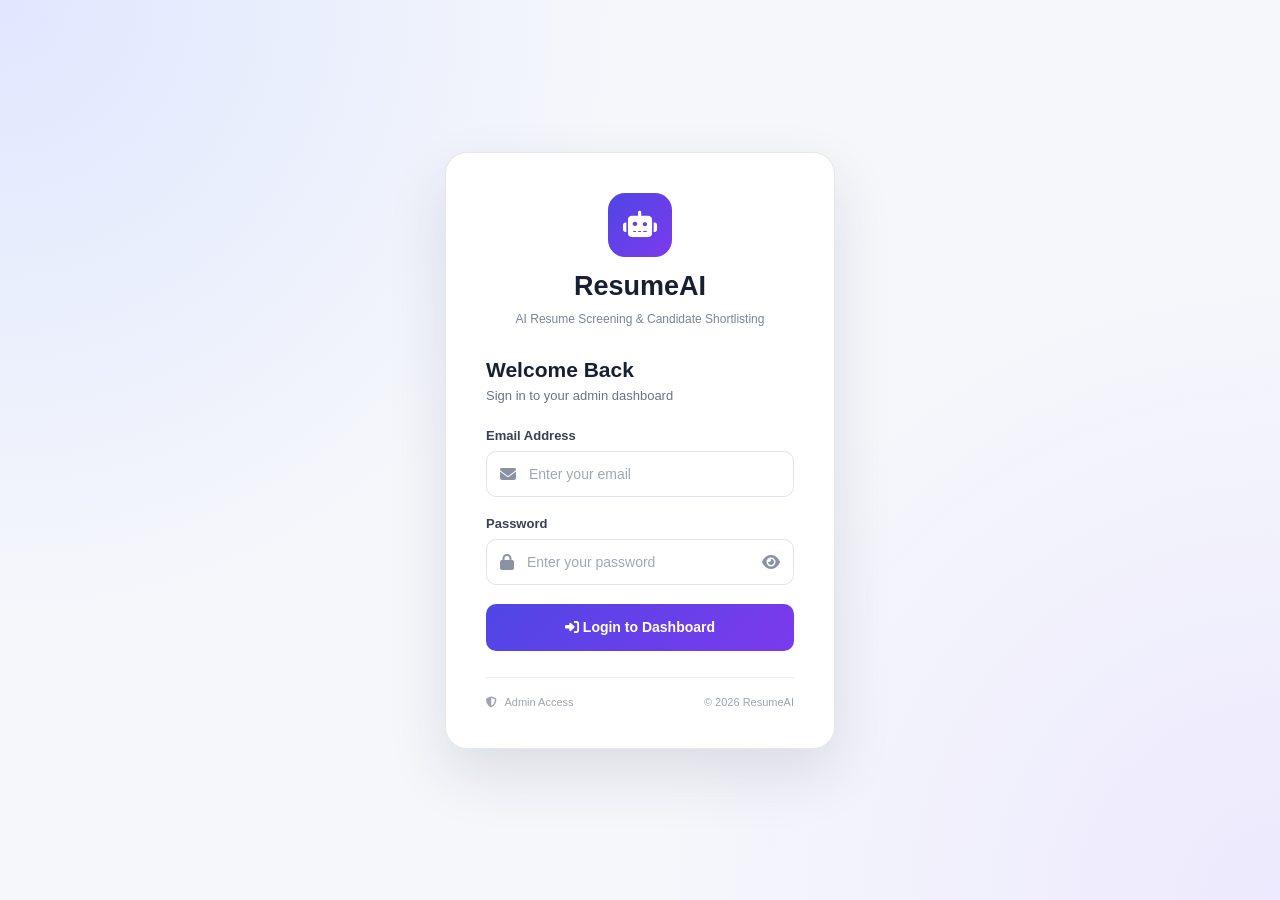
==== frontend/candidates.html @ 50950e6c "Configure production deployment for Netlify, Render, and Docker" ====
<!DOCTYPE html>
<html lang="en">

<head>
    <meta charset="UTF-8">
    <meta name="viewport" content="width=device-width, initial-scale=1.0">

    <title>Candidates &amp; Screening | ResumeAI</title>

    <link rel="stylesheet" href="style.css">

    <link
        rel="stylesheet"
        href="https://cdnjs.cloudflare.com/ajax/libs/font-awesome/6.5.2/css/all.min.css"
    >
</head>

<body>

    <div class="app">

        <!-- Sidebar -->

        <aside class="sidebar">

            <div class="logo">
                <div class="logo-icon">
                    <i class="fa-solid fa-robot"></i>
                </div>

                <div>
                    <h2>ResumeAI</h2>
                    <span>Smart Recruitment</span>
                </div>
            </div>

            <nav>

                <a href="index.html">
                    <i class="fa-solid fa-chart-pie"></i>
                    Dashboard
                </a>

                <a href="candidates.html" class="active" id="navCandidates">
                    <i class="fa-solid fa-users"></i>
                    Candidates &amp; Screening
                </a>

                <a href="jobs.html">
                    <i class="fa-solid fa-briefcase"></i>
                    Job Descriptions
                </a>

            </nav>

            <div class="sidebar-bottom">

                <div class="ai-box">
                    <i class="fa-solid fa-wand-magic-sparkles"></i>
                    <div>
                        <b>AI Powered</b>
                        <small>Smart candidate analysis</small>
                    </div>
                </div>

                <a href="#" onclick="logout()">
                    <i class="fa-solid fa-right-from-bracket"></i>
                    Logout
                </a>

            </div>

        </aside>

        <!-- Main Content -->

        <main class="main">

            <!-- Top Bar -->

            <header class="topbar">

                <div>
                    <h1>Candidate Management &amp; Screening</h1>

                    <p>
                        Screen resume batches and search candidates using skill-based ANY/ALL logic
                    </p>
                </div>

                <div class="profile">

                    <div class="profile-icon">
                        AG
                    </div>

                    <div>
                        <b id="userEmailBadge">Administrator</b>
                        <small>Recruiter</small>
                    </div>

                </div>

            </header>

            <!-- TABS -->

            <div class="view-tabs">

                <button class="tab-btn active" id="tabBtnScreen" onclick="switchView('screen')">
                    <i class="fa-solid fa-wand-magic-sparkles"></i>
                    Batch Resume Screening
                </button>

                <button class="tab-btn" id="tabBtnSearch" onclick="switchView('search')">
                    <i class="fa-solid fa-magnifying-glass"></i>
                    Candidate Database &amp; Skill Search
                </button>

            </div>


            <!-- =========================================
                 VIEW 1: BATCH SCREENING
            ========================================= -->

            <div id="viewScreen">

                <!-- Screening Setup Card -->

                <section class="upload-card">

                    <div class="section-title">

                        <div class="title-icon">
                            <i class="fa-solid fa-filter"></i>
                        </div>

                        <div>
                            <h2>Screen Multiple Resumes</h2>
                            <p>Select a saved job or enter a custom job description and upload PDF resumes</p>
                        </div>

                    </div>

                    <!-- Job Selection -->

                    <div class="form-row" style="margin-bottom: 16px;">

                        <div class="form-group" style="flex: 1;">

                            <label for="screenJobSelect" style="font-weight: 600; color: #374151; margin-bottom: 6px; display: block;">
                                Choose Saved Job Description
                            </label>

                            <select id="screenJobSelect" class="custom-select" style="width: 100%; height: 44px;">
                                <option value="">-- Use Custom Job Description Below --</option>
                            </select>

                        </div>

                    </div>

                    <!-- Job Description Input -->

                    <div class="form-group">

                        <label for="jobDescription" style="font-weight: 600; color: #374151; margin-bottom: 6px; display: block;">
                            Job Description Requirements
                        </label>

                        <textarea
                            id="jobDescription"
                            rows="6"
                            placeholder="Enter the job requirements here..."
                        ></textarea>

                    </div>

                    <!-- Resume Upload -->

                    <div class="form-group">

                        <div style="font-weight: 600; color: #374151; margin-bottom: 6px;">
                            Candidate Resumes (PDF)
                        </div>

                        <label for="resumeFiles" class="upload-box" id="uploadDropzone" tabindex="0">

                            <i class="fa-solid fa-cloud-arrow-up"></i>

                            <h3>Upload Candidate Resumes</h3>

                            <p>Click anywhere to select or drag &amp; drop PDF files</p>

                            <span class="upload-browse-btn">
                                <i class="fa-solid fa-folder-open"></i> Browse PDF Files
                            </span>

                        </label>

                        <input
                            type="file"
                            id="resumeFiles"
                            accept=".pdf,application/pdf"
                            multiple
                            style="display: none;"
                        >

                    </div>

                    <!-- Selected Files Display -->

                    <div id="selectedFiles" class="selected-files"></div>

                    <!-- Action Buttons -->

                    <div class="form-actions">

                        <button class="screen-btn" onclick="screenCandidates()">
                            <i class="fa-solid fa-wand-magic-sparkles"></i>
                            Screen &amp; Rank Candidates
                        </button>

                    </div>

                    <!-- Status Notification -->

                    <div id="candidateStatus" class="screen-status"></div>

                </section>

                <!-- Failed Files Notice Container -->

                <div id="failedFilesContainer"></div>

                <!-- Screening Results Container -->

                <section id="candidateResults" class="upload-card candidate-results">

                    <div class="empty-result">

                        <div class="empty-icon">
                            <i class="fa-solid fa-users"></i>
                        </div>

                        <h2>No candidates screened yet</h2>

                        <p>Upload resumes and run screening above to see ranking and match breakdowns.</p>

                    </div>

                </section>

            </div>


            <!-- =========================================
                 VIEW 2: CANDIDATE DATABASE & SKILL SEARCH
            ========================================= -->

            <div id="viewSearch" style="display: none;">

                <section class="upload-card">

                    <div class="section-title">

                        <div class="title-icon" style="background: #fdf2f8; color: #db2777;">
                            <i class="fa-solid fa-magnifying-glass"></i>
                        </div>

                        <div>
                            <h2>Candidate Skill-Based Search</h2>
                            <p>Find candidates matching ANY or ALL required skill criteria across all stored resumes</p>
                        </div>

                    </div>

                    <!-- Skill Search Inputs -->

                    <div class="search-controls-bar">

                        <div style="flex: 2; min-width: 250px;">
                            <label style="font-size: 12px; font-weight: 700; color: #475569; display: block; margin-bottom: 4px;">
                                Enter Skills to Match (comma-separated or click tags below):
                            </label>
                            <input
                                type="text"
                                id="skillSearchInput"
                                class="custom-input"
                                placeholder="e.g. Python, SQL, React, AWS, Docker"
                                style="width: 100%;"
                            >
                        </div>

                        <!-- Match Mode ANY vs ALL -->

                        <div>
                            <label style="font-size: 12px; font-weight: 700; color: #475569; display: block; margin-bottom: 4px;">
                                Match Mode:
                            </label>
                            <div class="mode-toggle-group">
                                <button type="button" class="mode-btn active" id="btnModeAny" onclick="setSearchMode('ANY')">
                                    Match ANY
                                </button>
                                <button type="button" class="mode-btn" id="btnModeAll" onclick="setSearchMode('ALL')">
                                    Match ALL
                                </button>
                            </div>
                        </div>

                        <!-- Status Filter -->

                        <div>
                            <label style="font-size: 12px; font-weight: 700; color: #475569; display: block; margin-bottom: 4px;">
                                Shortlist Status:
                            </label>
                            <select id="dbStatusFilter" class="custom-select">
                                <option value="all">All Statuses</option>
                                <option value="Shortlisted">Shortlisted</option>
                                <option value="Review">Under Review</option>
                                <option value="Not shortlisted">Not Shortlisted</option>
                            </select>
                        </div>

                        <!-- Min Score Filter -->

                        <div>
                            <label style="font-size: 12px; font-weight: 700; color: #475569; display: block; margin-bottom: 4px;">
                                Min Score:
                            </label>
                            <input
                                type="number"
                                id="dbMinScore"
                                class="custom-input"
                                placeholder="0"
                                min="0"
                                max="100"
                                style="width: 80px;"
                            >
                        </div>

                        <div style="display: flex; align-items: flex-end; gap: 8px;">
                            <button class="screen-btn" style="margin: 0; padding: 10px 18px;" onclick="executeSkillSearch()">
                                <i class="fa-solid fa-search"></i> Search
                            </button>
                            <button type="button" class="custom-select" style="cursor: pointer; padding: 9px 14px;" onclick="resetSkillSearch()">
                                Reset
                            </button>
                        </div>

                    </div>

                    <!-- Quick Skill Tags -->

                    <div style="margin-bottom: 20px;">
                        <span style="font-size: 12px; font-weight: 600; color: #64748b; margin-right: 8px;">Quick Add Skill:</span>
                        <div id="quickSkillPills" class="skill-tags" style="display: inline-flex; flex-wrap: wrap; gap: 6px;">
                            <!-- Populated in JS -->
                        </div>
                    </div>

                    <!-- Search Results Info Header -->

                    <div style="display: flex; justify-content: space-between; align-items: center; margin-bottom: 15px; flex-wrap: wrap; gap: 10px;">
                        <div>
                            <h3 id="searchResultsHeading" style="margin: 0; color: #1e293b;">Candidate Database</h3>
                            <small id="searchResultsSub" style="color: #64748b;">Showing all available candidate records</small>
                        </div>
                        <div>
                            <button class="screen-btn" onclick="exportDatabaseCSV()" style="margin: 0; padding: 9px 16px; font-size: 13px;">
                                <i class="fa-solid fa-file-csv"></i> Download CSV
                            </button>
                        </div>
                    </div>

                    <!-- Candidate Database Table -->

                    <div id="databaseTableContainer">
                        <div class="empty-result">
                            <div class="empty-icon">
                                <i class="fa-solid fa-spinner fa-spin"></i>
                            </div>
                            <h2>Loading candidates...</h2>
                        </div>
                    </div>

                </section>

            </div>

            <!-- Footer -->

            <footer>
                <span>© 2026 ResumeAI</span>
                <span>AI Resume Screening &amp; Candidate Shortlisting System</span>
            </footer>

        </main>

    </div>


    <!-- =========================================
         CANDIDATE DETAIL MODAL
    ========================================= -->

    <div id="candidateDetailModal" class="modal-overlay" style="display: none;">

        <div class="modal-content">

            <button class="modal-close-btn" onclick="closeCandidateModal()">
                <i class="fa-solid fa-xmark"></i>
            </button>

            <div id="modalBody">
                <!-- Dynamically loaded -->
            </div>

        </div>

    </div>


    <script src="candidates.js"></script>

</body>

</html>
---- frontend/style.css ----
* {
    box-sizing: border-box;
}

body {
    margin: 0;
    font-family: "Segoe UI", Arial, sans-serif;
    background: #f4f7fc;
    color: #182230;
}


/* =========================
   APP
========================= */

.app {
    display: flex;
    min-height: 100vh;
}


/* =========================
   SIDEBAR
========================= */

.sidebar {
    width: 250px;
    min-height: 100vh;

    background:
        linear-gradient(
            180deg,
            #111c44 0%,
            #182b63 55%,
            #243b7a 100%
        );

    color: white;
    padding: 28px 18px;

    display: flex;
    flex-direction: column;
}


.logo {
    display: flex;
    align-items: center;
    gap: 12px;

    padding: 0 10px 35px;
}


.logo-icon {
    width: 45px;
    height: 45px;

    display: flex;
    align-items: center;
    justify-content: center;

    background:
        linear-gradient(
            135deg,
            #7c5cff,
            #20c7ff
        );

    border-radius: 13px;

    font-size: 20px;

    box-shadow:
        0 8px 20px rgba(32, 199, 255, 0.25);
}


.logo h2 {
    margin: 0;
    font-size: 21px;
}


.logo span {
    font-size: 11px;
    color: #aeb9dd;
}


nav {
    display: flex;
    flex-direction: column;
    gap: 8px;
}


nav a {
    display: flex;
    align-items: center;
    gap: 14px;

    padding: 14px 15px;

    color: #b9c4e5;
    text-decoration: none;

    border-radius: 10px;

    font-size: 14px;

    transition: 0.2s;
}


nav a i {
    width: 20px;
}


nav a:hover {
    background: rgba(255,255,255,0.08);
    color: white;
}


nav a.active {
    background:
        linear-gradient(
            90deg,
            #6b5cff,
            #4d8cff
        );

    color: white;

    box-shadow:
        0 8px 20px rgba(70, 100, 255, 0.25);
}


.sidebar-bottom {
    margin-top: auto;
}


.ai-box {
    display: flex;
    align-items: center;
    gap: 12px;

    padding: 14px;

    border-radius: 12px;

    background: rgba(255,255,255,0.08);

    border: 1px solid rgba(255,255,255,0.08);
}


.ai-box i {
    color: #7ce7ff;
    font-size: 20px;
}


.ai-box b {
    display: block;
    font-size: 13px;
}


.ai-box small {
    color: #aeb9dd;
    font-size: 10px;
}


/* =========================
   MAIN
========================= */

.main {
    flex: 1;

    padding: 28px 40px;

    max-width: 1500px;
}


/* =========================
   TOPBAR
========================= */

.topbar {
    display: flex;

    justify-content: space-between;
    align-items: center;

    margin-bottom: 25px;
}


.topbar h1 {
    margin: 0;

    font-size: 26px;

    color: #182230;
}


.topbar p {
    margin: 6px 0 0;

    color: #7b8798;

    font-size: 14px;
}


.profile {
    display: flex;
    align-items: center;
    gap: 10px;
}


.profile-icon {
    width: 42px;
    height: 42px;

    display: flex;
    align-items: center;
    justify-content: center;

    border-radius: 50%;

    background:
        linear-gradient(
            135deg,
            #6b5cff,
            #28b7ff
        );

    color: white;

    font-weight: bold;
}


.profile small {
    display: block;
    color: #8a94a5;
    margin-top: 2px;
}


/* =========================
   HERO
========================= */

.hero {

    position: relative;

    overflow: hidden;

    padding: 32px;

    border-radius: 18px;

    color: white;

    background:
        linear-gradient(
            110deg,
            #4c3fd4,
            #5968ef 45%,
            #19b6df
        );

    display: flex;

    justify-content: space-between;

    align-items: center;

    box-shadow:
        0 15px 35px rgba(78, 75, 220, 0.25);

    margin-bottom: 25px;
}


.hero::after {

    content: "";

    position: absolute;

    width: 280px;
    height: 280px;

    border-radius: 50%;

    background: rgba(255,255,255,0.08);

    right: 80px;
    top: -120px;
}


.hero-content {
    position: relative;
    z-index: 2;
}


.badge {

    display: inline-flex;

    align-items: center;

    gap: 7px;

    padding: 7px 12px;

    border-radius: 20px;

    background: rgba(255,255,255,0.15);

    font-size: 12px;

    margin-bottom: 12px;
}


.hero h2 {

    margin: 0;

    font-size: 30px;

    max-width: 600px;
}


.hero h2 span {

    color: #a7f3ff;
}


.hero p {

    margin-top: 12px;

    max-width: 650px;

    line-height: 1.6;

    color: #e6f7ff;
}


.hero-icon {

    position: relative;

    z-index: 2;

    font-size: 90px;

    color: rgba(255,255,255,0.22);

    margin-right: 45px;
}


/* =========================
   UPLOAD CARD
========================= */

.upload-card {

    background: white;

    border-radius: 18px;

    padding: 28px;

    box-shadow:
        0 8px 30px rgba(31, 45, 70, 0.07);

    margin-bottom: 25px;
}


.section-title {

    display: flex;

    align-items: center;

    gap: 14px;

    margin-bottom: 25px;
}


.title-icon {

    width: 45px;
    height: 45px;

    display: flex;

    align-items: center;
    justify-content: center;

    border-radius: 12px;

    background: #eef1ff;

    color: #5b55e8;

    font-size: 19px;
}


.section-title h2 {

    margin: 0;

    font-size: 19px;
}


.section-title p {

    margin: 5px 0 0;

    color: #8893a4;

    font-size: 13px;
}


/* =========================
   UPLOAD AREA
========================= */

.upload-area {

    border: 2px dashed #cbd5e7;

    border-radius: 15px;

    padding: 35px;

    text-align: center;

    background:
        linear-gradient(
            180deg,
            #fbfcff,
            #f7f9ff
        );

    transition: 0.2s;
}


.upload-area:hover {

    border-color: #6b5cff;

    background: #f7f7ff;
}


.upload-icon {

    width: 65px;
    height: 65px;

    margin: auto;

    display: flex;

    align-items: center;
    justify-content: center;

    border-radius: 16px;

    background:
        linear-gradient(
            135deg,
            #fff0f0,
            #ffe1e1
        );

    color: #ef4444;

    font-size: 28px;
}


.upload-area h3 {

    margin: 15px 0 6px;

    font-size: 17px;
}


.upload-area p {

    color: #8a94a5;

    font-size: 12px;

    margin-bottom: 20px;
}


input[type="file"] {

    display: none;
}


.choose-btn {

    display: inline-flex;

    align-items: center;

    gap: 8px;

    padding: 11px 18px;

    background: white;

    border: 1px solid #d9dfeb;

    border-radius: 8px;

    color: #39445a;

    cursor: pointer;

    font-size: 13px;

    margin-right: 8px;
}


.choose-btn:hover {

    border-color: #6b5cff;

    color: #5b55e8;
}


.screen-btn {

    border: none;

    padding: 12px 20px;

    border-radius: 8px;

    cursor: pointer;

    color: white;

    background:
        linear-gradient(
            135deg,
            #635bff,
            #477cff
        );

    font-weight: 600;

    box-shadow:
        0 6px 15px rgba(83, 91, 240, 0.25);

    transition: 0.2s;
}


.screen-btn:hover {

    transform: translateY(-1px);

    box-shadow:
        0 9px 20px rgba(83, 91, 240, 0.35);
}


#status {

    text-align: center;

    margin-top: 18px;

    font-size: 13px;

    font-weight: 600;
}


/* =========================
   RESULTS
========================= */

.result-section {

    background: white;

    border-radius: 18px;

    padding: 28px;

    box-shadow:
        0 8px 30px rgba(31, 45, 70, 0.07);
}


.empty-result {

    text-align: center;

    padding: 35px;
}


.empty-icon {

    width: 65px;
    height: 65px;

    margin: auto;

    display: flex;

    align-items: center;
    justify-content: center;

    border-radius: 16px;

    background: #eef1ff;

    color: #6159e8;

    font-size: 25px;
}


.empty-result h2 {

    margin-bottom: 5px;
}


.empty-result p {

    color: #8a94a5;

    font-size: 13px;
}


/* =========================
   RESULT HEADER
========================= */

.result-header {

    display: flex;

    justify-content: space-between;

    align-items: center;

    margin-bottom: 22px;
}


.result-header h2 {

    margin: 0;

    font-size: 20px;
}


.result-header p {

    color: #7b8798;

    font-size: 13px;
}


/* =========================
   SCORE CARDS
========================= */

.score-grid {

    display: grid;

    grid-template-columns:
        repeat(4, 1fr);

    gap: 15px;

    margin-bottom: 22px;
}


.score-card {

    padding: 20px;

    border-radius: 14px;

    border: 1px solid #e7ebf3;

    background: #fbfcff;
}


.score-card h3 {

    margin: 0;

    color: #7b8798;

    font-size: 12px;

    font-weight: 600;
}


.score {

    font-size: 26px;

    font-weight: 700;

    margin-top: 10px;

    color: #4f46e5;
}


.score-card:last-child {

    background:
        linear-gradient(
            135deg,
            #eef2ff,
            #e6f7ff
        );

    border-color: #cbd5ff;
}


.score-card:last-child .score {

    color: #4338ca;
}


/* =========================
   INFO GRID
========================= */

.info-grid {

    display: grid;

    grid-template-columns:
        1fr 1fr;

    gap: 15px;
}


.info-card {

    padding: 20px;

    border: 1px solid #e7ebf3;

    border-radius: 14px;

    background: white;
}


.info-card h3 {

    margin-top: 0;

    font-size: 15px;
}


.info-card ul {

    padding-left: 20px;

    line-height: 1.8;

    color: #586579;

    font-size: 13px;
}


.info-card p {

    color: #667085;

    font-size: 13px;
}


/* =========================
   FOOTER
========================= */

footer {

    display: flex;

    justify-content: space-between;

    margin-top: 25px;

    color: #9aa3b2;

    font-size: 11px;
}


/* =========================
   RESPONSIVE
========================= */

@media (max-width: 950px) {

    .sidebar {
        width: 210px;
    }

    .main {
        padding: 25px;
    }

    .score-grid {
        grid-template-columns: 1fr 1fr;
    }

}


@media (max-width: 700px) {

    .sidebar {
        display: none;
    }

    .main {
        padding: 18px;
    }

    .hero {
        padding: 25px;
    }

    .hero-icon {
        display: none;
    }

    .info-grid {
        grid-template-columns: 1fr;
    }

    .score-grid {
        grid-template-columns: 1fr 1fr;
    }

    .choose-btn,
    .screen-btn {
        margin: 5px;
    }

}


@media (max-width: 450px) {

    .score-grid {
        grid-template-columns: 1fr;
    }

    .topbar {
        align-items: flex-start;
    }

    .profile {
        display: none;
    }

}

/* ================= LOGIN PAGE ================= */

.login-page {
    margin: 0;
    min-height: 100vh;
    display: flex;
    align-items: center;
    justify-content: center;
    background:
        radial-gradient(circle at top left, #e0e7ff, transparent 40%),
        radial-gradient(circle at bottom right, #ede9fe, transparent 40%),
        #f5f7fb;
    font-family: Arial, sans-serif;
}

.login-container {
    width: 100%;
    max-width: 440px;
    padding: 25px;
}

.login-card {
    background: #ffffff;
    border: 1px solid #e5e7eb;
    border-radius: 22px;
    padding: 40px;
    box-shadow: 0 25px 60px rgba(30, 41, 59, 0.12);
}

.login-logo {
    text-align: center;
    margin-bottom: 30px;
}

.login-logo-icon {
    width: 64px;
    height: 64px;
    margin: 0 auto 14px;
    display: flex;
    align-items: center;
    justify-content: center;
    border-radius: 17px;
    background: linear-gradient(135deg, #4f46e5, #7c3aed);
    color: #ffffff;
    font-size: 27px;
}

.login-logo h1 {
    margin: 0;
    color: #172033;
    font-size: 27px;
}

.login-logo p {
    margin-top: 8px;
    color: #7b8494;
    font-size: 12px;
    line-height: 1.5;
}

.login-heading {
    margin-bottom: 25px;
}

.login-heading h2 {
    margin: 0 0 6px;
    color: #172033;
    font-size: 21px;
}

.login-heading p {
    margin: 0;
    color: #697386;
    font-size: 13px;
}

.login-input {
    margin-bottom: 19px;
}

.login-input label {
    display: block;
    margin-bottom: 8px;
    color: #374151;
    font-size: 13px;
    font-weight: 600;
}

.input-box {
    height: 46px;
    display: flex;
    align-items: center;
    padding: 0 13px;
    border: 1px solid #dfe3eb;
    border-radius: 10px;
    background: #ffffff;
}

.input-box:focus-within {
    border-color: #6366f1;
    box-shadow: 0 0 0 3px rgba(99, 102, 241, 0.10);
}

.input-box > i:first-child {
    color: #8b93a3;
    margin-right: 11px;
}

.input-box input {
    flex: 1;
    border: none;
    outline: none;
    background: transparent;
    color: #172033;
    font-size: 14px;
}

.input-box input::placeholder {
    color: #a0a7b4;
}

.password-toggle {
    cursor: pointer;
    color: #8b93a3;
    margin-left: 8px;
}

.login-btn {
    width: 100%;
    height: 47px;
    border: none;
    border-radius: 10px;
    background: linear-gradient(135deg, #4f46e5, #7c3aed);
    color: #ffffff;
    font-size: 14px;
    font-weight: 600;
    cursor: pointer;
}

.login-btn:hover {
    transform: translateY(-1px);
    box-shadow: 0 10px 25px rgba(79, 70, 229, 0.25);
}

.login-error {
    display: flex;
    align-items: center;
    gap: 8px;
    margin-bottom: 15px;
    padding: 11px;
    border: 1px solid #fecaca;
    border-radius: 9px;
    background: #fef2f2;
    color: #dc2626;
    font-size: 13px;
}

.login-footer {
    display: flex;
    justify-content: space-between;
    margin-top: 26px;
    padding-top: 18px;
    border-top: 1px solid #edf0f4;
    color: #9ca3af;
    font-size: 11px;
}

.login-footer i {
    margin-right: 5px;
}

@media (max-width: 500px) {
    .login-container {
        padding: 15px;
    }

    .login-card {
        padding: 28px 22px;
    }
}

/* =========================================
   CANDIDATE SCREENING PAGE
========================================= */

.upload-box {
    border: 2px dashed #c7d2fe;
    background: #f8faff;
    border-radius: 14px;
    padding: 32px 20px;
    text-align: center;
    transition: all 0.2s ease-in-out;
    cursor: pointer;
    display: block;
    user-select: none;
    outline: none;
}

.upload-box:hover,
.upload-box:focus {
    border-color: #6366f1;
    background: #f5f3ff;
    box-shadow: 0 0 0 3px rgba(99, 102, 241, 0.12);
}

.upload-box.dragover {
    border-color: #4f46e5;
    background: #eef2ff;
    border-style: solid;
    transform: scale(1.008);
    box-shadow: 0 8px 16px rgba(79, 70, 229, 0.15);
}

.upload-box > i {
    font-size: 40px;
    color: #6366f1;
    margin-bottom: 12px;
    display: inline-block;
    transition: transform 0.2s ease;
}

.upload-box:hover > i {
    transform: translateY(-2px);
}

.upload-box h3 {
    margin-bottom: 6px;
    color: #172033;
    font-size: 18px;
    font-weight: 600;
}

.upload-box p {
    color: #697386;
    font-size: 14px;
    margin-bottom: 14px;
}

.upload-browse-btn {
    display: inline-flex;
    align-items: center;
    gap: 8px;
    padding: 8px 18px;
    background: #4f46e5;
    color: #ffffff;
    font-size: 13.5px;
    font-weight: 500;
    border-radius: 8px;
    box-shadow: 0 1px 2px rgba(79, 70, 229, 0.2);
    transition: all 0.2s ease;
    pointer-events: none;
}

.upload-box:hover .upload-browse-btn {
    background: #4338ca;
    box-shadow: 0 4px 8px rgba(79, 70, 229, 0.25);
    transform: translateY(-1px);
}

.upload-box input[type="file"] {
    display: none;
}


/* Selected Files */

.selected-files {
    margin-top: 18px;
}

.selected-files-heading {
    display: flex;
    align-items: center;
    justify-content: space-between;
    margin-bottom: 10px;
    color: #374151;
    font-size: 14px;
}

.clear-files-btn {
    background: #fee2e2;
    color: #dc2626;
    border: none;
    border-radius: 6px;
    padding: 4px 10px;
    font-size: 12px;
    font-weight: 500;
    cursor: pointer;
    display: inline-flex;
    align-items: center;
    gap: 5px;
    transition: background 0.15s ease;
}

.clear-files-btn:hover {
    background: #fecaca;
}

.selected-file-item {
    display: flex;
    align-items: center;
    justify-content: space-between;
    padding: 11px 14px;
    margin-bottom: 8px;
    background: #f8fafc;
    border: 1px solid #e5e7eb;
    border-radius: 9px;
}

.selected-file-item > div {
    display: flex;
    align-items: center;
    gap: 10px;
}

.selected-file-item i {
    color: #ef4444;
}

.selected-file-item span {
    color: #374151;
    font-size: 14px;
}

.selected-file-item small {
    color: #9ca3af;
}


/* Status Messages */

.screen-status {
    margin-top: 18px;
}

.success-message,
.error-message,
.loading-message {
    padding: 12px 15px;
    border-radius: 9px;
    font-size: 14px;
    display: flex;
    align-items: center;
    gap: 9px;
}

.success-message {
    background: #ecfdf5;
    color: #047857;
    border: 1px solid #a7f3d0;
}

.error-message {
    background: #fef2f2;
    color: #b91c1c;
    border: 1px solid #fecaca;
}

.loading-message {
    background: #eff6ff;
    color: #2563eb;
    border: 1px solid #bfdbfe;
}


/* Candidate Results */

.candidate-results {
    margin-top: 24px;
}


/* Summary Cards */

.candidate-summary {
    display: grid;
    grid-template-columns: repeat(3, 1fr);
    gap: 16px;
    margin: 22px 0;
}

.summary-card {
    display: flex;
    align-items: center;
    gap: 14px;
    padding: 18px;
    background: #ffffff;
    border: 1px solid #e5e7eb;
    border-radius: 12px;
}

.summary-icon {
    width: 45px;
    height: 45px;
    display: flex;
    align-items: center;
    justify-content: center;
    border-radius: 10px;
    background: #eef2ff;
    color: #6366f1;
    font-size: 18px;
}

.summary-card span {
    display: block;
    color: #6b7280;
    font-size: 13px;
    margin-bottom: 4px;
}

.summary-card strong {
    font-size: 22px;
    color: #172033;
}


/* Candidate Table */

.candidate-table-wrapper {
    width: 100%;
    overflow-x: auto;
    border: 1px solid #e5e7eb;
    border-radius: 12px;
}

.candidate-table {
    width: 100%;
    min-width: 900px;
    border-collapse: collapse;
    background: #ffffff;
}

.candidate-table th {
    padding: 14px 15px;
    text-align: left;
    background: #f8fafc;
    color: #4b5563;
    font-size: 12px;
    text-transform: uppercase;
    letter-spacing: 0.4px;
    border-bottom: 1px solid #e5e7eb;
}

.candidate-table td {
    padding: 15px;
    border-bottom: 1px solid #f0f1f4;
    color: #374151;
    font-size: 14px;
}

.candidate-table tbody tr:hover {
    background: #fafbff;
}


/* Rank */

.rank-number {
    width: 32px;
    height: 32px;
    display: flex;
    align-items: center;
    justify-content: center;
    background: #eef2ff;
    color: #4f46e5;
    border-radius: 8px;
    font-weight: 700;
}


/* Candidate Name */

.candidate-name {
    display: flex;
    align-items: center;
    gap: 10px;
}

.candidate-avatar {
    width: 36px;
    height: 36px;
    display: flex;
    align-items: center;
    justify-content: center;
    background: #f3f4f6;
    color: #6366f1;
    border-radius: 50%;
}

.candidate-name strong {
    display: block;
    color: #172033;
    max-width: 220px;
    overflow: hidden;
    text-overflow: ellipsis;
    white-space: nowrap;
}

.candidate-name small {
    display: block;
    color: #9ca3af;
    margin-top: 3px;
}


/* Overall Score */

.overall-score {
    display: inline-flex;
    align-items: center;
    justify-content: center;
    min-width: 62px;
    padding: 7px 10px;
    border-radius: 7px;
    background: #eef2ff;
    color: #4338ca;
    font-weight: 700;
}


/* Match Value */

.match-value {
    font-size: 12px;
    font-weight: 600;
    padding: 5px 9px;
    border-radius: 6px;
    background: #ecfdf5;
    color: #047857;
}


/* Candidate Status */

.candidate-status {
    display: inline-block;
    padding: 6px 10px;
    border-radius: 20px;
    font-size: 12px;
    font-weight: 600;
}

.status-shortlisted {
    background: #dcfce7;
    color: #15803d;
}

.status-review {
    background: #fef3c7;
    color: #b45309;
}


/* Candidate Details */

.candidate-details-section {
    margin-top: 30px;
}

.candidate-details-section > h2 {
    color: #172033;
    margin-bottom: 5px;
}

.candidate-details-section > p {
    color: #697386;
    font-size: 14px;
    margin-bottom: 18px;
}

.candidate-detail-card {
    padding: 20px;
    margin-bottom: 14px;
    border: 1px solid #e5e7eb;
    border-radius: 12px;
    background: #ffffff;
}

.candidate-detail-header {
    display: flex;
    align-items: center;
    justify-content: space-between;
    gap: 15px;
    margin-bottom: 20px;
}

.candidate-detail-header h3 {
    color: #172033;
    margin-bottom: 5px;
}

.candidate-detail-header span {
    color: #6b7280;
    font-size: 13px;
}


/* Skills */

.skills-columns {
    display: grid;
    grid-template-columns: 1fr 1fr;
    gap: 20px;
}

.skills-columns h4 {
    color: #374151;
    margin-bottom: 10px;
    font-size: 14px;
}

.skills-columns h4 i {
    margin-right: 6px;
    color: #6366f1;
}

.skill-tags,
.missing-tags {
    display: flex;
    flex-wrap: wrap;
    gap: 7px;
}

.skill-tags span,
.missing-tags span {
    padding: 6px 9px;
    border-radius: 6px;
    font-size: 12px;
}

.skill-tags span {
    background: #ecfdf5;
    color: #047857;
}

.missing-tags span {
    background: #fef2f2;
    color: #b91c1c;
}


/* Responsive */

@media (max-width: 800px) {

    .candidate-summary {
        grid-template-columns: 1fr;
    }

    .skills-columns {
        grid-template-columns: 1fr;
    }

    .candidate-detail-header {
        align-items: flex-start;
        flex-direction: column;
    }

}

@media (max-width: 600px) {

    .upload-box {
        padding: 25px 15px;
    }

    .selected-file-item {
        align-items: flex-start;
        gap: 8px;
        flex-direction: column;
    }

}


/* =========================================
   SIDEBAR LOGOUT & JOB ITEM STYLES
========================================= */

.sidebar-bottom a {
    display: flex;
    align-items: center;
    gap: 12px;
    padding: 12px 14px;
    margin-top: 14px;
    color: #f87171;
    text-decoration: none;
    border-radius: 10px;
    font-size: 14px;
    font-weight: 500;
    transition: 0.2s;
    background: rgba(239, 68, 68, 0.12);
    border: 1px solid rgba(239, 68, 68, 0.2);
}

.sidebar-bottom a:hover {
    background: rgba(239, 68, 68, 0.25);
    color: #ffffff;
}

.job-item {
    display: flex;
    justify-content: space-between;
    align-items: center;
    padding: 18px 20px;
    margin-bottom: 12px;
    background: #ffffff;
    border: 1px solid #e5e7eb;
    border-radius: 12px;
    transition: 0.2s;
}

.job-item:hover {
    border-color: #c7d2fe;
    box-shadow: 0 4px 12px rgba(99, 102, 241, 0.08);
}

.job-item h3 {
    margin: 0 0 6px 0;
    color: #172033;
    font-size: 16px;
}

.job-item p {
    margin: 0 0 6px 0;
    color: #4b5563;
    font-size: 13px;
}

.job-item small {
    color: #9ca3af;
    font-size: 12px;
}

.delete-btn {
    width: 38px;
    height: 38px;
    border: 1px solid #fee2e2;
    background: #fef2f2;
    color: #ef4444;
    border-radius: 8px;
    cursor: pointer;
    display: flex;
    align-items: center;
    justify-content: center;
    transition: 0.2s;
}

.delete-btn:hover {
    background: #ef4444;
    color: white;
}


/* =========================================
   DASHBOARD STATS & CARDS
========================================= */

.dashboard-stats-grid {
    display: grid;
    grid-template-columns: repeat(auto-fit, minmax(210px, 1fr));
    gap: 16px;
    margin-bottom: 25px;
}

.stat-card {
    background: #ffffff;
    border: 1px solid #e5e7eb;
    border-radius: 14px;
    padding: 20px;
    display: flex;
    align-items: center;
    gap: 16px;
    transition: transform 0.2s, box-shadow 0.2s;
}

.stat-card:hover {
    transform: translateY(-2px);
    box-shadow: 0 10px 20px rgba(0, 0, 0, 0.04);
}

.stat-icon {
    width: 50px;
    height: 50px;
    border-radius: 12px;
    display: flex;
    align-items: center;
    justify-content: center;
    font-size: 20px;
}

.stat-info span {
    display: block;
    font-size: 13px;
    color: #6b7280;
    margin-bottom: 4px;
}

.stat-info strong {
    display: block;
    font-size: 26px;
    color: #111827;
    font-weight: 700;
}

/* Quick Actions */
.quick-actions-grid {
    display: grid;
    grid-template-columns: repeat(auto-fit, minmax(240px, 1fr));
    gap: 16px;
    margin-bottom: 25px;
}

.action-card {
    background: #ffffff;
    border: 1px solid #e5e7eb;
    border-radius: 14px;
    padding: 22px;
    text-decoration: none;
    color: inherit;
    display: flex;
    flex-direction: column;
    gap: 10px;
    transition: 0.2s;
}

.action-card:hover {
    border-color: #6366f1;
    transform: translateY(-2px);
    box-shadow: 0 10px 25px rgba(99, 102, 241, 0.08);
}

.action-icon {
    width: 44px;
    height: 44px;
    border-radius: 10px;
    background: #eef2ff;
    color: #4f46e5;
    display: flex;
    align-items: center;
    justify-content: center;
    font-size: 18px;
}

.action-card h3 {
    margin: 0;
    font-size: 17px;
    color: #111827;
}

.action-card p {
    margin: 0;
    font-size: 13px;
    color: #6b7280;
    line-height: 1.4;
}

/* Score Distribution */
.score-distribution-card {
    background: #ffffff;
    border: 1px solid #e5e7eb;
    border-radius: 14px;
    padding: 22px;
    margin-bottom: 25px;
}

.distribution-bars {
    display: flex;
    flex-direction: column;
    gap: 14px;
    margin-top: 15px;
}

.dist-bar-item {
    display: flex;
    align-items: center;
    gap: 14px;
}

.dist-label {
    width: 90px;
    font-size: 13px;
    font-weight: 600;
    color: #374151;
}

.dist-bar-track {
    flex: 1;
    height: 12px;
    background: #f3f4f6;
    border-radius: 6px;
    overflow: hidden;
}

.dist-bar-fill {
    height: 100%;
    border-radius: 6px;
    transition: width 0.4s ease;
}

.dist-count {
    width: 50px;
    text-align: right;
    font-size: 13px;
    font-weight: 700;
    color: #4b5563;
}

/* Tabs */
.view-tabs {
    display: flex;
    gap: 10px;
    margin-bottom: 22px;
    border-bottom: 2px solid #e5e7eb;
    padding-bottom: 2px;
}

.tab-btn {
    padding: 11px 20px;
    border: none;
    background: transparent;
    font-size: 14px;
    font-weight: 600;
    color: #6b7280;
    cursor: pointer;
    border-bottom: 3px solid transparent;
    display: flex;
    align-items: center;
    gap: 8px;
    transition: 0.2s;
}

.tab-btn:hover {
    color: #4f46e5;
}

.tab-btn.active {
    color: #4f46e5;
    border-bottom-color: #4f46e5;
}

/* Skill Search Controls */
.search-controls-bar {
    display: flex;
    flex-wrap: wrap;
    align-items: center;
    gap: 14px;
    margin-bottom: 20px;
    background: #f8fafc;
    padding: 16px;
    border-radius: 12px;
    border: 1px solid #e2e8f0;
}

.mode-toggle-group {
    display: flex;
    border-radius: 8px;
    overflow: hidden;
    border: 1px solid #cbd5e1;
    background: #ffffff;
}

.mode-btn {
    padding: 8px 16px;
    border: none;
    background: transparent;
    font-size: 13px;
    font-weight: 600;
    cursor: pointer;
    color: #475569;
    transition: 0.2s;
}

.mode-btn.active {
    background: #4f46e5;
    color: #ffffff;
}

.custom-select,
.custom-input {
    padding: 8px 14px;
    border: 1px solid #cbd5e1;
    border-radius: 8px;
    font-size: 13px;
    font-family: inherit;
    background: #ffffff;
    color: #1e293b;
    outline: none;
}

.custom-input:focus,
.custom-select:focus {
    border-color: #6366f1;
    box-shadow: 0 0 0 3px rgba(99, 102, 241, 0.15);
}

/* Modal */
.modal-overlay {
    position: fixed;
    top: 0;
    left: 0;
    width: 100%;
    height: 100%;
    background: rgba(15, 23, 42, 0.6);
    backdrop-filter: blur(4px);
    display: flex;
    align-items: center;
    justify-content: center;
    z-index: 9999;
    padding: 20px;
}

.modal-content {
    background: #ffffff;
    border-radius: 16px;
    max-width: 700px;
    width: 100%;
    max-height: 88vh;
    overflow-y: auto;
    padding: 28px;
    box-shadow: 0 20px 40px rgba(0,0,0,0.2);
    position: relative;
}

.modal-close-btn {
    position: absolute;
    top: 20px;
    right: 20px;
    width: 32px;
    height: 32px;
    border-radius: 50%;
    border: 1px solid #e2e8f0;
    background: #f8fafc;
    color: #64748b;
    cursor: pointer;
    display: flex;
    align-items: center;
    justify-content: center;
    font-size: 16px;
}

.modal-close-btn:hover {
    background: #fee2e2;
    color: #ef4444;
}
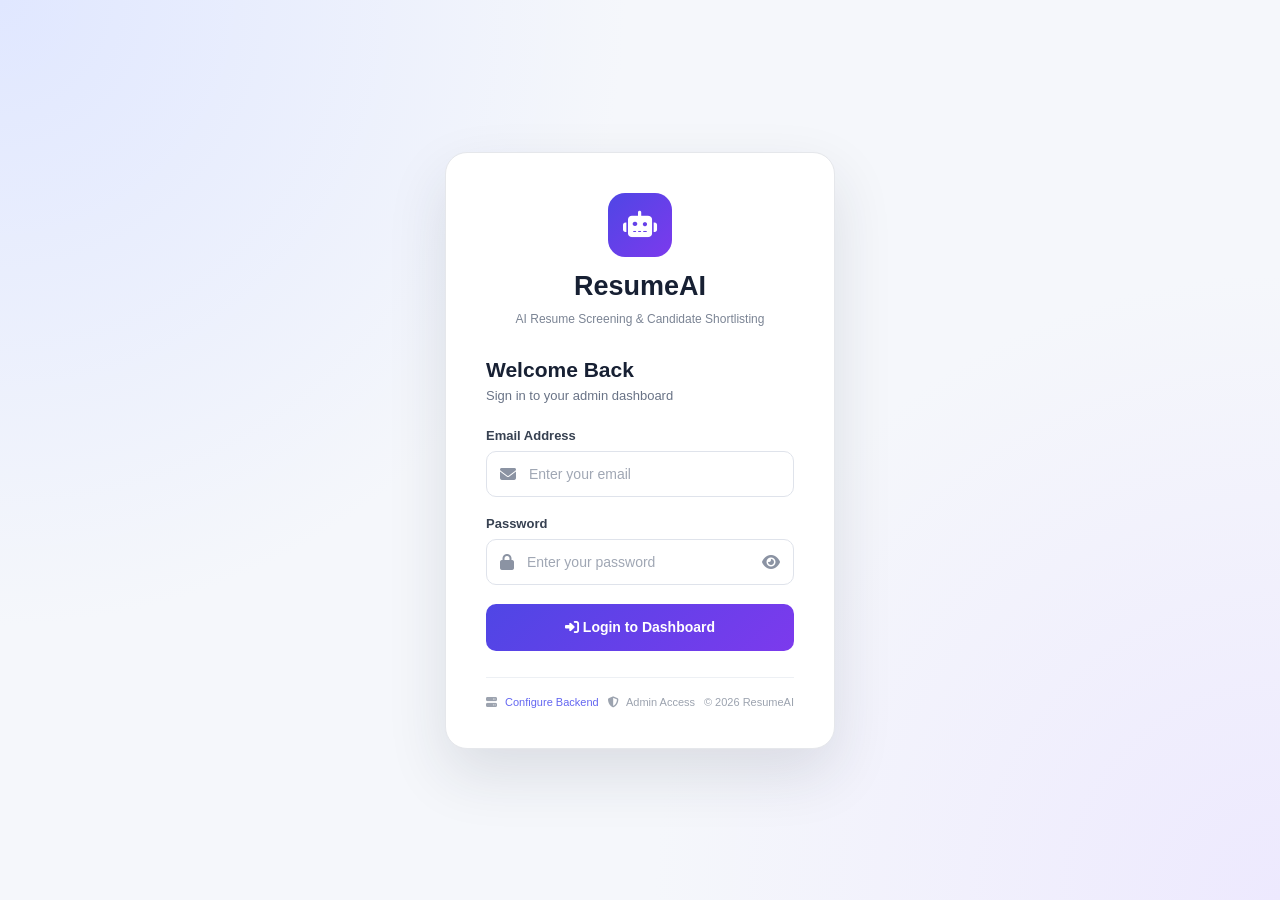
==== commit 6396b38a: "Add production config.js and dynamic backend resolution for Netlify and Render" ====
--- a/frontend/candidates.html
+++ b/frontend/candidates.html
@@ -422,6 +422,7 @@
     </div>
 
 
+    <script src="config.js"></script>
     <script src="candidates.js"></script>
 
 </body>
